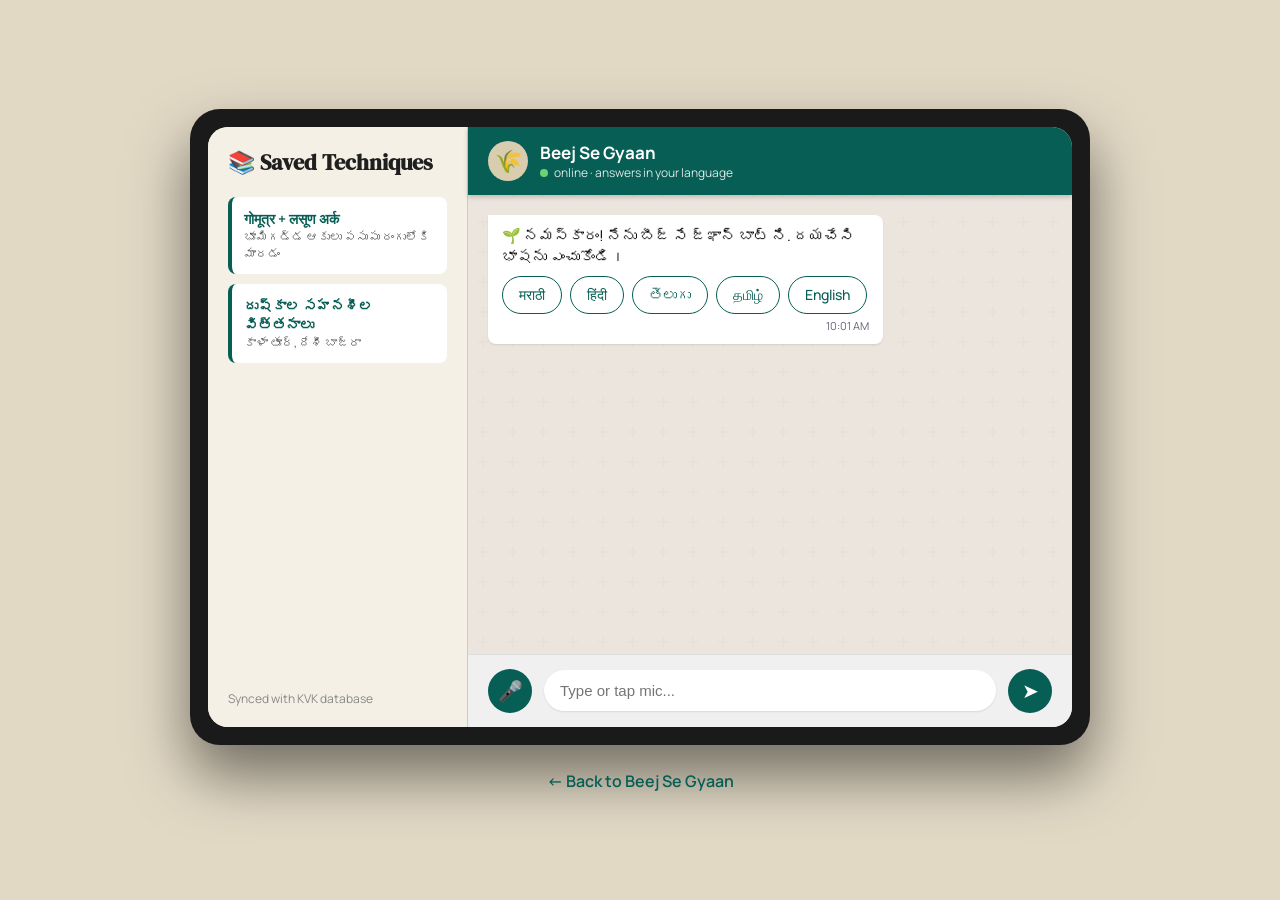
==== prototype.html @ 0ad91fc2 "Initial commit" ====
<!DOCTYPE html>
<html lang="en">
<head>
  <meta charset="UTF-8">
  <meta name="viewport" content="width=device-width, initial-scale=1.0">
  <title>Beej Se Gyaan | iPad Prototype</title>
  <link href="https://fonts.googleapis.com/css2?family=DM+Serif+Display&family=Manrope:wght@400;500;600;700&display=swap" rel="stylesheet">
  <style>
    * {
      margin: 0;
      padding: 0;
      box-sizing: border-box;
    }
    body {
      background: #E2D9C5;
      font-family: 'Manrope', sans-serif;
      display: flex;
      flex-direction: column;
      align-items: center;
      justify-content: center;
      min-height: 100vh;
      padding: 40px;
    }
    .tablet {
      width: 900px;
      max-width: 95vw;
      background: #1a1a1a;
      border-radius: 30px;
      padding: 18px;
      box-shadow: 0 30px 60px rgba(0,0,0,0.5);
    }
    .screen {
      background: #ECE5DD;
      border-radius: 20px;
      overflow: hidden;
      display: flex;
      height: 600px;
      background-image: url('data:image/svg+xml;utf8,<svg width="60" height="60" viewBox="0 0 60 60" xmlns="http://www.w3.org/2000/svg"><g fill="none" fill-rule="evenodd"><g fill="%23d4c9b3" fill-opacity="0.15"><path d="M36 34v-4h-2v4h-4v2h4v4h2v-4h4v-2h-4zm0-30V0h-2v4h-4v2h4v4h2V6h4V4h-4zM6 34v-4H4v4H0v2h4v4h2v-4h4v-2H6zM6 4V0H4v4H0v2h4v4h2V6h4V4H6z"/></g></g></svg>');
    }
    .sidebar {
      width: 260px;
      background: #f5f0e6;
      border-right: 1px solid #d5cab7;
      display: flex;
      flex-direction: column;
      padding: 20px;
      overflow-y: auto;
    }
    .sidebar h3 {
      font-family: 'DM Serif Display', serif;
      font-size: 22px;
      color: #1f1f1f;
      margin-bottom: 20px;
    }
    .saved-item {
      background: white;
      border-radius: 8px;
      padding: 12px;
      margin-bottom: 10px;
      cursor: pointer;
      border-left: 4px solid #075E54;
      font-size: 14px;
      transition: 0.2s;
    }
    .saved-item:hover {
      background: #e8e0cf;
    }
    .saved-item .title {
      font-weight: 700;
      color: #075E54;
    }
    .saved-item .detail {
      font-size: 12px;
      color: #555;
    }
    .chat-area {
      flex: 1;
      display: flex;
      flex-direction: column;
    }
    .chat-header {
      background: #075E54;
      padding: 14px 20px;
      display: flex;
      align-items: center;
      gap: 12px;
      color: white;
      box-shadow: 0 2px 5px rgba(0,0,0,0.2);
    }
    .chat-header .avatar {
      width: 40px;
      height: 40px;
      background: #D9CDB0;
      border-radius: 50%;
      display: flex;
      align-items: center;
      justify-content: center;
      font-size: 22px;
      color: #2E4A1A;
    }
    .chat-header .info .name {
      font-weight: 700;
      font-size: 17px;
    }
    .chat-header .info .status {
      font-size: 12px;
      opacity: 0.85;
    }
    .dot {
      width: 8px;
      height: 8px;
      background: #7DE87D;
      border-radius: 50%;
      display: inline-block;
      margin-right: 4px;
    }
    .chat-body {
      flex: 1;
      padding: 20px;
      overflow-y: auto;
      display: flex;
      flex-direction: column;
      gap: 8px;
    }
    .row {
      display: flex;
      margin-bottom: 4px;
    }
    .row.in {
      justify-content: flex-start;
    }
    .row.out {
      justify-content: flex-end;
    }
    .bubble {
      max-width: 70%;
      padding: 10px 14px;
      border-radius: 8px;
      font-size: 15px;
      line-height: 1.45;
      word-wrap: break-word;
      box-shadow: 0 1px 2px rgba(0,0,0,0.1);
    }
    .in .bubble {
      background: #ffffff;
      border-top-left-radius: 0;
    }
    .out .bubble {
      background: #DCF8C6;
      border-top-right-radius: 0;
    }
    .meta {
      font-size: 11px;
      color: #667;
      text-align: right;
      margin-top: 4px;
    }
    .quick-replies {
      display: flex;
      flex-wrap: wrap;
      gap: 8px;
      margin-top: 8px;
    }
    .quick-reply {
      background: #fff;
      border: 1px solid #075E54;
      color: #075E54;
      padding: 8px 16px;
      border-radius: 20px;
      font-size: 14px;
      cursor: pointer;
      transition: 0.2s;
      font-weight: 500;
    }
    .quick-reply:hover {
      background: #075E54;
      color: white;
    }
    .voice-bubble {
      display: flex;
      align-items: center;
      gap: 10px;
      background: #ffffff;
      padding: 8px 14px;
      border-radius: 8px;
      border-top-left-radius: 0;
      cursor: pointer;
      box-shadow: 0 1px 2px rgba(0,0,0,0.1);
    }
    .play-btn {
      width: 34px;
      height: 34px;
      background: #075E54;
      border-radius: 50%;
      display: flex;
      align-items: center;
      justify-content: center;
      color: white;
      font-size: 14px;
    }
    .play-btn.playing {
      background: #25D366;
      animation: pulse 1s infinite;
    }
    @keyframes pulse {
      0% { box-shadow: 0 0 0 0 rgba(37, 211, 102, 0.4); }
      70% { box-shadow: 0 0 0 10px rgba(37, 211, 102, 0); }
      100% { box-shadow: 0 0 0 0 rgba(37, 211, 102, 0); }
    }
    .waveform {
      display: flex;
      align-items: center;
      gap: 2px;
      height: 24px;
    }
    .bar {
      width: 3px;
      background: #075E54;
      border-radius: 2px;
    }
    .knowledge-card {
      background: #fff;
      border-left: 5px solid #075E54;
      border-radius: 8px;
      padding: 12px;
      margin-top: 4px;
    }
    .technique-title {
      font-weight: 700;
      color: #075E54;
      display: flex;
      align-items: center;
      justify-content: space-between;
    }
    .verified-badge {
      background: #25D366;
      color: white;
      font-size: 11px;
      padding: 3px 8px;
      border-radius: 12px;
      display: inline-flex;
      align-items: center;
      gap: 4px;
    }
    .expand-btn {
      color: #075E54;
      font-size: 13px;
      cursor: pointer;
      margin-top: 8px;
      font-weight: 600;
    }
    .detail-text {
      display: none;
      margin-top: 8px;
      font-size: 13px;
      color: #444;
      line-height: 1.6;
    }
    .share-btn {
      display: inline-flex;
      align-items: center;
      gap: 5px;
      color: #075E54;
      font-size: 13px;
      cursor: pointer;
      margin-top: 8px;
    }
    .typing {
      display: flex;
      gap: 4px;
      padding: 10px 14px;
      background: #ffffff;
      border-radius: 8px;
      align-self: flex-start;
    }
    .typing span {
      width: 8px;
      height: 8px;
      background: #999;
      border-radius: 50%;
      animation: blink 1.4s infinite;
    }
    .typing span:nth-child(2) { animation-delay: 0.2s; }
    .typing span:nth-child(3) { animation-delay: 0.4s; }
    @keyframes blink {
      0%,60%,100% { opacity: 0.3; }
      30% { opacity: 1; }
    }
    .verifying {
      background: #fff;
      padding: 10px 14px;
      border-radius: 8px;
      align-self: flex-start;
      display: flex;
      align-items: center;
      gap: 8px;
      font-size: 14px;
      color: #444;
    }
    .spinner {
      width: 16px;
      height: 16px;
      border: 2px solid #075E54;
      border-top-color: transparent;
      border-radius: 50%;
      animation: spin 0.8s linear infinite;
    }
    @keyframes spin { to { transform: rotate(360deg); } }
    .chat-footer {
      background: #f0f0f0;
      padding: 14px 20px;
      display: flex;
      align-items: center;
      gap: 12px;
      border-top: 1px solid #ddd;
    }
    .input-field {
      flex: 1;
      padding: 12px 16px;
      border-radius: 25px;
      border: none;
      background: white;
      font-size: 15px;
      outline: none;
      box-shadow: 0 1px 2px rgba(0,0,0,0.1);
    }
    .send-btn, .mic-btn {
      width: 44px;
      height: 44px;
      border-radius: 50%;
      border: none;
      background: #075E54;
      color: white;
      font-size: 20px;
      cursor: pointer;
      display: flex;
      align-items: center;
      justify-content: center;
    }
    .mic-btn.recording {
      background: #e74c3c;
      animation: pulse-red 1s infinite;
    }
    @keyframes pulse-red {
      0% { box-shadow: 0 0 0 0 rgba(231, 76, 60, 0.5); }
      70% { box-shadow: 0 0 0 12px rgba(231, 76, 60, 0); }
      100% { box-shadow: 0 0 0 0 rgba(231, 76, 60, 0); }
    }
    .back-link {
      margin-top: 25px;
      color: #075E54;
      font-weight: 600;
      text-decoration: none;
      font-size: 16px;
    }
    @media(max-width: 950px) {
      .tablet {
        width: 100%;
        border-radius: 15px;
        padding: 10px;
      }
      .screen {
        flex-direction: column;
        height: 80vh;
      }
      .sidebar {
        display: none;
      }
    }
  </style>
</head>
<body>
  <div class="tablet">
    <div class="screen">
      <div class="sidebar">
        <h3>📚 Saved Techniques</h3>
        <div class="saved-item" onclick="alert('Technique details (demo)')">
          <div class="title">गोमूत्र + लसूण अर्क</div>
          <div class="detail">భూమిగడ్డ ఆకులు పసుపు రంగులోకి మారడం</div>
        </div>
        <div class="saved-item" onclick="alert('Technique details (demo)')">
          <div class="title">దుష్కాల సహనశీల విత్తనాలు</div>
          <div class="detail">కాళా తూర్, దేశీ బాజ్రా</div>
        </div>
        <div style="margin-top:auto; font-size:12px; color:#888;">Synced with KVK database</div>
      </div>
      <div class="chat-area">
        <div class="chat-header">
          <div class="avatar">🌾</div>
          <div class="info">
            <div class="name">Beej Se Gyaan</div>
            <div class="status"><span class="dot"></span> online · answers in your language</div>
          </div>
        </div>
        <div class="chat-body" id="chatBody">
          <div class="row in">
            <div class="bubble">
              🌱 నమస్కారం! నేను బీజ్ సే జ్ఞాన్ బాట్ ని. దయచేసి భాషను ఎంచుకోండి।<br>
              <div class="quick-replies" id="langReplies">
                <span class="quick-reply" data-lang="mr">मराठी</span>
                <span class="quick-reply" data-lang="hi">हिंदी</span>
                <span class="quick-reply" data-lang="te">తెలుగు</span>
                <span class="quick-reply" data-lang="ta">தமிழ்</span>
                <span class="quick-reply" data-lang="en">English</span>
              </div>
              <div class="meta">10:01 AM</div>
            </div>
          </div>
          <div id="dynamicMessages"></div>
        </div>
        <div class="chat-footer">
          <button class="mic-btn" id="micBtn" title="Record voice note">🎤</button>
          <input type="text" class="input-field" id="userInput" placeholder="Type or tap mic..." autocomplete="off">
          <button class="send-btn" id="sendBtn">➤</button>
        </div>
      </div>
    </div>
  </div>
  <a href="index.html" class="back-link">← Back to Beej Se Gyaan</a>

  <script>
    (function() {
      const chatBody = document.getElementById('chatBody');
      const dynamic = document.getElementById('dynamicMessages');
      const userInput = document.getElementById('userInput');
      const sendBtn = document.getElementById('sendBtn');
      const micBtn = document.getElementById('micBtn');
      const langReplies = document.getElementById('langReplies');
      let lang = 'te'; // default to Telugu now
      let step = 0;

      // Language selection
      langReplies.addEventListener('click', (e) => {
        if (e.target.classList.contains('quick-reply') && step === 0) {
          lang = e.target.dataset.lang;
          document.querySelectorAll('#langReplies .quick-reply').forEach(el => el.style.opacity = '0.5');
          e.target.style.opacity = '1';
          step = 1;
          const { text, replies } = getPromptWithQuickReplies();
          showBotMessage(text, replies);
        }
      });

      function getPromptWithQuickReplies() {
        const prompts = {
          mr: '🌾 तुमच्या शेतातील समस्या सांगा — किंवा निवडा:',
          hi: '🌾 अपनी फसल की समस्या बताएं — या चुनें:',
          te: '🌾 మీ పంట సమస్యను చెప్పండి — లేదా ఎంచుకోండి:',
          ta: '🌾 உங்கள் பயிர் பிரச்சனையைச் சொல்லுங்கள் — அல்லது தேர்ந்தெடுக்கவும்:',
          en: '🌾 Tell us about your crop problem — or pick:'
        };
        const quickReplies = [
          { 
            label: lang === 'mr' ? 'पानं पिवळी पडत आहेत' : (lang === 'hi' ? 'पत्ते पीले पड़ रहे' : (lang === 'te' ? 'ఆకులు పసుపు రంగులోకి మారుతున్నాయి' : (lang === 'ta' ? 'இலைகள் மஞ்சள் நிறமாக மாறுகின்றன' : 'Leaves turning yellow'))), 
            action: 'groundnut' 
          },
          { 
            label: lang === 'mr' ? 'दुष्काळासाठी बियाणे' : (lang === 'hi' ? 'सूखे के बीज' : (lang === 'te' ? 'కరువు కోసం విత్తనాలు' : (lang === 'ta' ? 'வறட்சிக்கான விதைகள்' : 'Drought seeds'))), 
            action: 'drought' 
          }
        ];
        return { text: prompts[lang], replies: quickReplies };
      }

      function showBotMessage(text, quickReplies = null) {
        const row = document.createElement('div');
        row.className = 'row in';
        let html = `<div class="bubble">${text}`;
        if (quickReplies) {
          html += `<div class="quick-replies">${quickReplies.map(q => `<span class="quick-reply" data-action="${q.action}">${q.label}</span>`).join('')}</div>`;
        }
        html += `<div class="meta">Just now</div></div>`;
        row.innerHTML = html;
        dynamic.appendChild(row);
        scrollToBottom();
        if (quickReplies) {
          row.querySelectorAll('.quick-reply').forEach(el => {
            el.addEventListener('click', handleQuickReply);
          });
        }
      }

      function handleQuickReply(e) {
        const action = e.target.dataset.action;
        const parentRow = e.target.closest('.bubble');
        if (parentRow) {
          parentRow.querySelectorAll('.quick-reply').forEach(el => el.style.opacity = '0.5');
          e.target.style.opacity = '1';
        }
        if (action === 'groundnut') handleGroundnutQuery();
        else if (action === 'drought') handleDroughtQuery();
      }

      function addOutgoingMessage(text) {
        const row = document.createElement('div');
        row.className = 'row out';
        row.innerHTML = `<div class="bubble">${text}<div class="meta">Just now</div></div>`;
        dynamic.appendChild(row);
        scrollToBottom();
      }

      function showTyping() {
        const row = document.createElement('div');
        row.className = 'typing';
        row.id = 'typingIndicator';
        row.innerHTML = '<span></span><span></span><span></span>';
        dynamic.appendChild(row);
        scrollToBottom();
      }

      function removeTyping() {
        const el = document.getElementById('typingIndicator');
        if (el) el.remove();
      }

      function showVerifying() {
        const row = document.createElement('div');
        row.className = 'verifying';
        row.id = 'verifyingIndicator';
        row.innerHTML = '<div class="spinner"></div> Verifying with KVK...';
        dynamic.appendChild(row);
        scrollToBottom();
      }

      function removeVerifying() {
        const el = document.getElementById('verifyingIndicator');
        if (el) el.remove();
      }

      function addVoiceNote(duration) {
        const row = document.createElement('div');
        row.className = 'row in';
        row.innerHTML = `
          <div class="voice-bubble">
            <div class="play-btn">▶</div>
            <div class="waveform">
              ${Array.from({length: 8}, () => `<div class="bar" style="height:${Math.floor(Math.random()*12+6)}px"></div>`).join('')}
            </div>
            <small style="margin-left:6px;">${duration}</small>
          </div>`;
        dynamic.appendChild(row);
        row.querySelector('.voice-bubble').addEventListener('click', function() {
          this.querySelector('.play-btn').classList.toggle('playing');
        });
        scrollToBottom();
      }

      function addKnowledgeCard(title, detail, source, rating) {
        const row = document.createElement('div');
        row.className = 'row in';
        row.innerHTML = `
          <div class="bubble knowledge-card">
            <div class="technique-title">
              <span>${title}</span>
              <span class="verified-badge">✓ KVK Verified</span>
            </div>
            <div style="font-size:12px; color:#888; margin-top:4px;">⭐ ${rating}</div>
            <div class="expand-btn">▼ View full technique</div>
            <div class="detail-text">${detail}<br><small style="color:#888;">Source: ${source}</small></div>
            <div class="share-btn">↗ Share with my group</div>
          </div>`;
        dynamic.appendChild(row);
        row.querySelector('.expand-btn').addEventListener('click', function() {
          const detailDiv = this.nextElementSibling;
          if (detailDiv.style.display === 'block') {
            detailDiv.style.display = 'none';
            this.textContent = '▼ View full technique';
          } else {
            detailDiv.style.display = 'block';
            this.textContent = '▲ Hide technique';
          }
        });
        row.querySelector('.share-btn').addEventListener('click', () => {
          alert('Technique shared to farmer group! (Demo)');
        });
        scrollToBottom();
      }

      function handleGroundnutQuery() {
        const userMsg = {
          mr: 'भुईमुगाची पानं पिवळी पडत आहेत',
          hi: 'मूंगफली के पत्ते पीले पड़ रहे हैं',
          te: 'వేరుశనగ ఆకులు పసుపు రంగులోకి మారుతున్నాయి',
          ta: 'வேர்க்கடலை இலைகள் மஞ்சள் நிறமாக மாறுகின்றன',
          en: 'Groundnut leaves turning yellow'
        }[lang];
        addOutgoingMessage(userMsg);
        showTyping();
        setTimeout(() => {
          removeTyping();
          showVerifying();
          setTimeout(() => {
            removeVerifying();
            const answers = {
              mr: 'तुमच्या भुईमुगाच्या पानांवर पिवळसरपणा लोहाच्या कमतरतेमुळे किंवा मर रोगामुळे असू शकतो. यावर उपाय:',
              hi: 'मूंगफली के पत्तों का पीलापन आयरन की कमी या मर रोग से हो सकता है। उपाय:',
              te: 'వేరుశనగ ఆకుల పసుపు రంగు ఐరన్ లోపం లేదా ఆకు మచ్చ తెగులు వల్ల సంభవించవచ్చు. పరిష్కారం:',
              ta: 'வேர்க்கடலை இலைகளின் மஞ்சள் நிறம் இரும்புச்சத்து குறைபாடு அல்லது இலைப்புள்ளி நோயால் ஏற்படலாம். தீர்வு:',
              en: 'Yellowing groundnut leaves may be due to iron deficiency or leaf spot disease. Solution:'
            };
            showBotMessage(answers[lang]);
            addVoiceNote('0:14');
            addKnowledgeCard(
              {
                mr: 'गोमूत्र + लसूण अर्क फवारणी',
                hi: 'गोमूत्र + लहसुन अर्क छिड़काव',
                te: 'గోమూత్రం + వెల్లుల్లి సారం పిచికారీ',
                ta: 'கோமூத்திரம் + பூண்டு சாறு தெளிப்பு',
                en: 'Cow urine + garlic extract spray'
              }[lang],
              {
                mr: '५ लीटर गोमूत्रात १ किलो लसूण पेस्ट मिसळा, २४ तास ठेवा, १० लीटर पाण्यात मिसळून फवारा.',
                hi: '5 लीटर गोमूत्र में 1 किलो लहसुन पेस्ट, 24 घंटे रखें, 10 लीटर पानी में मिलाकर छिड़काव।',
                te: '5 లీటర్ల గోమూత్రంలో 1 కిలో వెల్లుల్లి పేస్ట్ కలపండి, 24 గంటలు ఉంచి, 10 లీటర్ల నీటిలో కలిపి పిచికారీ చేయండి.',
                ta: '5 லிட்டர் கோமூத்திரத்தில் 1 கிலோ பூண்டு விழுது கலந்து, 24 மணி நேரம் ஊறவைத்து, 10 லிட்டர் நீரில் கலந்து தெளிக்கவும்.',
                en: 'Mix 1 kg garlic paste in 5 L cow urine, steep 24 hrs, dilute in 10 L water, spray.'
              }[lang],
              'KVK నాగ్‌పూర్, రైతు ధృవీకరించబడింది',
              '4.8/5 (127 రైతులు)'
            );
          }, 2000);
        }, 1500);
      }

      function handleDroughtQuery() {
        const userMsg = {
          mr: 'दुष्काळात कोणते बियाणे चांगले?',
          hi: 'सूखे में कौन से बीज अच्छे?',
          te: 'కరువులో ఏ విత్తనాలు మంచివి?',
          ta: 'வறட்சியில் எந்த விதைகள் நல்லது?',
          en: 'Which seeds are good for drought?'
        }[lang];
        addOutgoingMessage(userMsg);
        showTyping();
        setTimeout(() => {
          removeTyping();
          showVerifying();
          setTimeout(() => {
            removeVerifying();
            const answers = {
              mr: 'तुमच्या भागासाठी काळा तूर आणि देशी बाजरी उत्तम. ही बियाणे कमी पाण्यातही चांगले उत्पादन देतात.',
              hi: 'आपके क्षेत्र में काला तूर और देसी बाजरा बेहतरीन हैं। ये बीज कम पानी में भी अच्छी पैदावार देते हैं।',
              te: 'మీ ప్రాంతానికి కాళా తూర్ మరియు దేశీ బాజ్రా అద్భుతమైన ఎంపిక. ఈ విత్తనాలు తక్కువ నీటిలో కూడా మంచి దిగుబడినిస్తాయి.',
              ta: 'உங்கள் பகுதிக்கு கருப்பு உளுந்து மற்றும் தேசி கம்பு சிறந்தவை. இந்த விதைகள் குறைந்த நீரிலும் நல்ல மகசூல் தரும்.',
              en: 'For your region, black gram and local pearl millet are excellent drought-resistant choices.'
            };
            showBotMessage(answers[lang]);
            addVoiceNote('0:18');
            addKnowledgeCard(
              {
                mr: 'दुष्काळ सहनशील वाण',
                hi: 'सूखा सहिष्णु किस्में',
                te: 'కరువు తట్టుకునే రకాలు',
                ta: 'வறட்சியைத் தாங்கும் வகைகள்',
                en: 'Drought-tolerant varieties'
              }[lang],
              {
                mr: 'काळा तूर (स्थानिक जात) आणि देशी बाजरी — ३०-४०% कमी पाण्यात चांगले उत्पादन.',
                hi: 'काला तूर (स्थानीय) और देसी बाजरा — 30-40% कम पानी में अच्छी पैदावार।',
                te: 'కాళా తూర్ (స్థానిక రకం) మరియు దేశీ బాజ్రా — 30-40% తక్కువ నీటితో మంచి దిగుబడి.',
                ta: 'கருப்பு உளுந்து (உள்ளூர்) மற்றும் தேசி கம்பு — 30-40% குறைந்த நீரிலும் நல்ல மகசூல்.',
                en: 'Black gram (local) and desi bajra — good yield even with 30-40% less water.'
              }[lang],
              'KVK వార్ధా, సంప్రదాయ జ్ఞానం',
              '4.9/5 (89 రైతులు)'
            );
          }, 2000);
        }, 1500);
      }

      function scrollToBottom() {
        chatBody.scrollTop = chatBody.scrollHeight;
      }

      // Text input
      sendBtn.addEventListener('click', () => {
        const text = userInput.value.trim();
        if (text) {
          addOutgoingMessage(text);
          userInput.value = '';
          if (text.includes('పసుపు') || text.includes('पिवळ') || text.includes('yellow') || text.includes('पीले') || text.includes('மஞ்சள்')) {
            handleGroundnutQuery();
          } else if (text.includes('కరువు') || text.includes('दुष्काळ') || text.includes('drought') || text.includes('सूखा') || text.includes('வறட்சி')) {
            handleDroughtQuery();
          } else {
            const fallback = {
              mr: 'कृपया समस्या निवडा किंवा सांगा.',
              hi: 'कृपया समस्या चुनें या बताएं।',
              te: 'దయచేసి సమస్యను ఎంచుకోండి లేదా చెప్పండి.',
              ta: 'தயவுசெய்து சிக்கலைத் தேர்ந்தெடுக்கவும் அல்லது சொல்லவும்.',
              en: 'Please select or describe the problem.'
            }[lang];
            showBotMessage(fallback);
          }
        }
      });

      userInput.addEventListener('keypress', (e) => {
        if (e.key === 'Enter') sendBtn.click();
      });

      micBtn.addEventListener('click', () => {
        micBtn.classList.add('recording');
        setTimeout(() => {
          micBtn.classList.remove('recording');
          const row = document.createElement('div');
          row.className = 'row out';
          row.innerHTML = `
            <div class="voice-bubble" style="background:#DCF8C6;">
              <div class="waveform">
                ${Array.from({length: 10}, () => `<div class="bar" style="height:${Math.floor(Math.random()*10+5)}px; background:#075E54;"></div>`).join('')}
              </div>
              <small style="margin-left:6px;">0:06</small>
            </div>`;
          dynamic.appendChild(row);
          scrollToBottom();
          setTimeout(() => {
            Math.random() > 0.5 ? handleGroundnutQuery() : handleDroughtQuery();
          }, 800);
        }, 2000);
      });
    })();
  </script>
</body>
</html>
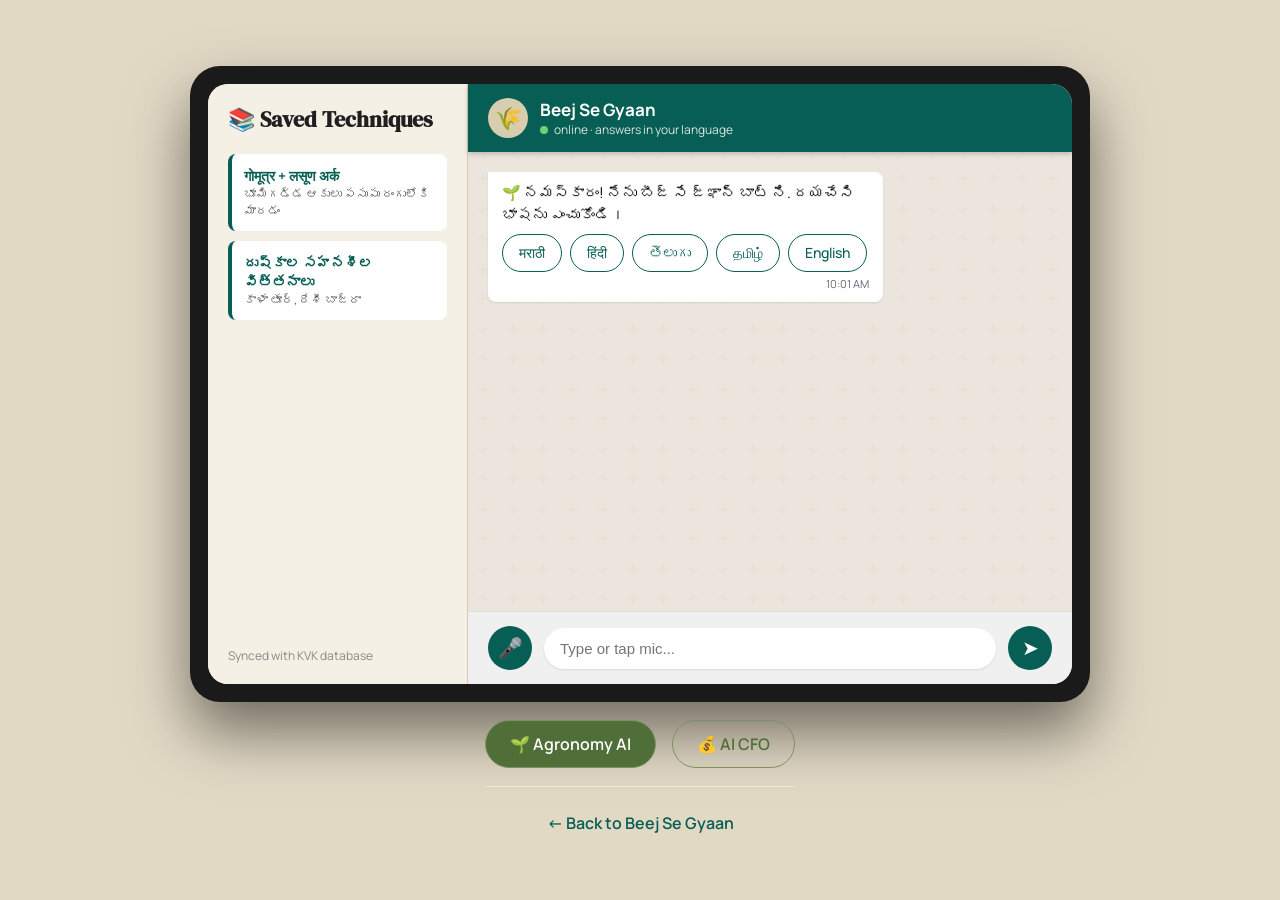
==== commit 13031d78: "Add navigation bar with buttons for Agronomy AI and AI CFO" ====
--- a/prototype.html
+++ b/prototype.html
@@ -367,6 +367,53 @@
         display: none;
       }
     }
+    .prototype-nav{
+
+display:flex;
+justify-content:center;
+gap:16px;
+
+padding:18px 0;
+
+background:transparent;
+
+border-bottom:1px solid #ECE8DE;
+
+}
+
+.nav-btn{
+
+text-decoration:none;
+
+padding:12px 24px;
+
+border-radius:999px;
+
+border:1.5px solid #7D9163;
+
+color:#506E37;
+
+font-weight:600;
+
+transition:.3s;
+
+}
+
+.nav-btn:hover{
+
+background:#506E37;
+
+color:white;
+
+}
+
+.nav-btn.active{
+
+background:#506E37;
+
+color:white;
+
+}
   </style>
 </head>
 <body>
@@ -416,6 +463,17 @@
       </div>
     </div>
   </div>
+  <div class="prototype-nav">
+
+    <a href="prototype.html" class="nav-btn active">
+        🌱 Agronomy AI
+    </a>
+
+    <a href="finance.html" class="nav-btn">
+        💰 AI CFO
+    </a>
+
+</div>
   <a href="index.html" class="back-link">← Back to Beej Se Gyaan</a>
 
   <script>
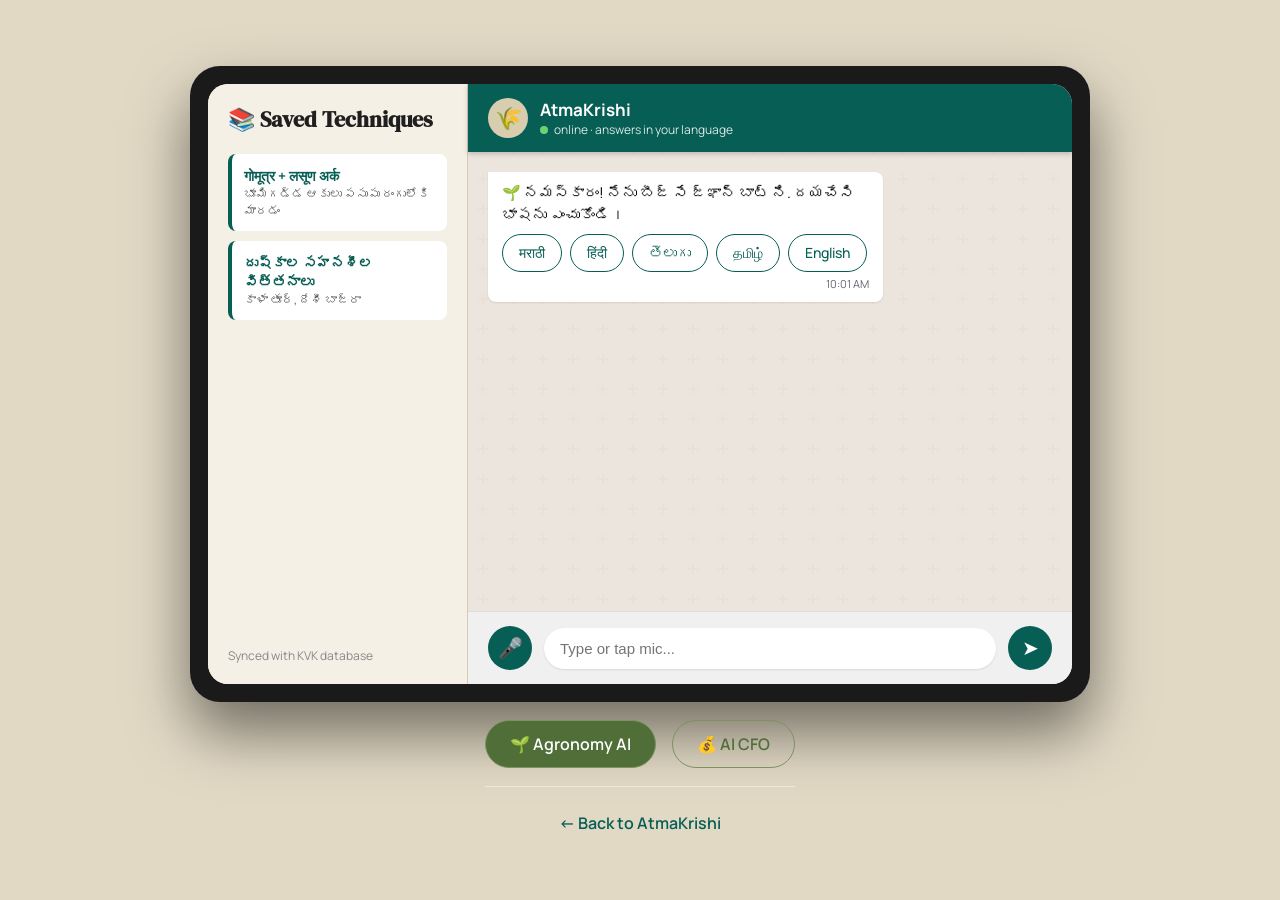
==== commit fa11c9b1: "Update references from "Beej Se Gyaan" to "AtmaKrishi" in HTML files" ====
--- a/prototype.html
+++ b/prototype.html
@@ -3,7 +3,7 @@
 <head>
   <meta charset="UTF-8">
   <meta name="viewport" content="width=device-width, initial-scale=1.0">
-  <title>Beej Se Gyaan | iPad Prototype</title>
+  <title>AtmaKrishi | iPad Prototype</title>
   <link href="https://fonts.googleapis.com/css2?family=DM+Serif+Display&family=Manrope:wght@400;500;600;700&display=swap" rel="stylesheet">
   <style>
     * {
@@ -435,7 +435,7 @@
         <div class="chat-header">
           <div class="avatar">🌾</div>
           <div class="info">
-            <div class="name">Beej Se Gyaan</div>
+            <div class="name">AtmaKrishi</div>
             <div class="status"><span class="dot"></span> online · answers in your language</div>
           </div>
         </div>
@@ -474,7 +474,7 @@
     </a>
 
 </div>
-  <a href="index.html" class="back-link">← Back to Beej Se Gyaan</a>
+  <a href="index.html" class="back-link">← Back to AtmaKrishi</a>
 
   <script>
     (function() {
